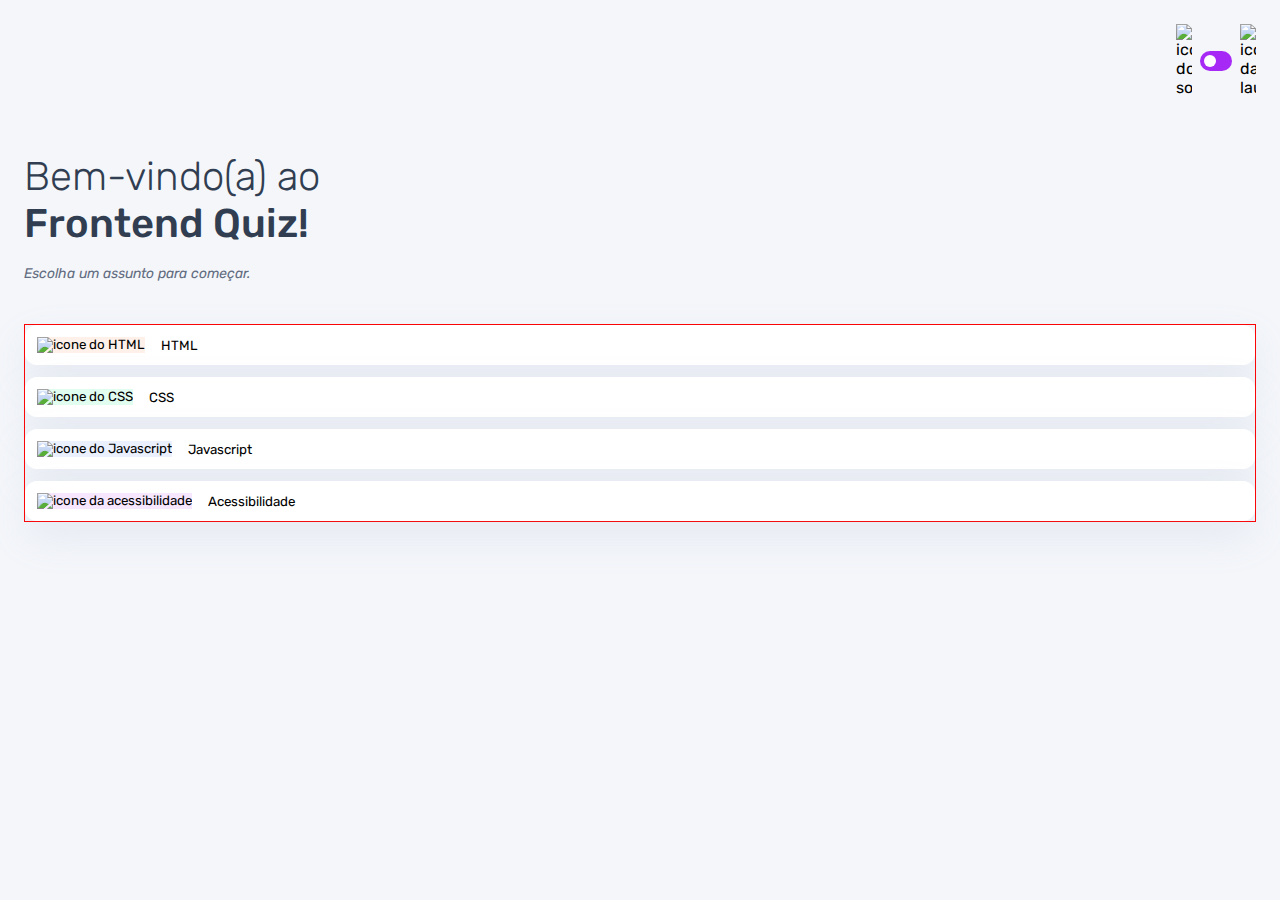
==== index.html @ 53aac491 "primeira parte da estilização dos botões de assunto" ====
<!DOCTYPE html>
<html lang="pt-BR">
<head>
    <meta charset="UTF-8">
    <meta name="viewport" content="width=device-width, initial-scale=1.0">
    <link rel="preconnect" href="https://fonts.googleapis.com">
    <link rel="preconnect" href="https://fonts.gstatic.com" crossorigin>
    <link href="https://fonts.googleapis.com/css2?family=Rubik:ital,wght@0,300..900;1,300..900&display=swap" rel="stylesheet">
    <link rel="stylesheet" href="style.css">
    <title>Quiz App</title>
</head>
<body>
    <header>
      <div class="tema">
        <img src="./assets/images/icon-sun-dark.svg" alt="icone do sol">
        <button>
            <div></div>
          </button>
          <img src="./assets/images/icon-moon-dark.svg" alt="icone da laua">  

      </div>
     
    </header>

    <main>
        <section class="boas_vindas">
            <h1>
                Bem-vindo(a) ao <br> 
                <strong>Frontend Quiz!</strong>
            </h1>

            <p>Escolha um assunto para começar.</p>
        </section>

        <section class="assuntos">
            <button class="botao_html">
                <div>
                    <img src="./assets/images/icon-html.svg" alt="icone do HTML">
                </div>
                HTML
            </button>

            <button class="botao_css">
                <div>
                    <img src="./assets/images/icon-css.svg" alt="icone do CSS">
                </div>
                CSS
            </button>

            <button class="botao_javascript">
                <div>
                    <img src="./assets/images/icon-js.svg" alt="icone do Javascript">
                </div>
                Javascript
            </button>

            <button class="botao_acessibilidade">
                <div>
                    <img src="./assets/images/icon-accessibility.svg" alt="icone da acessibilidade">
                </div>
                Acessibilidade
            </button>

        </section>
    </main>
    
</body>
</html>
---- style.css ----
* {
    margin: 0;
    padding: 0;
    box-sizing: border-box;
    font-family: "Rubik", sans-serif;
    -webkit-font-smoothing: antialiased; 
}

:root {
    --bg-color: #f4f6fa;
    --purple: #a729f5;
    --primary-text-color: #313e51;
    --secondary-text-color: #626c7f;
    --button-bg: #fff;
    --shadow: 0px 16px 40px 0px rgba(143, 160, 193, 0.14);
    --bg-html: #fff1e9;
    --bg-css: #e0fdef;
    --bg-javascript: #ebf0ff;
    --bg-acessibilidade: #f6e7ff;
    --white: #fff;
    --bg-mobile: url(./assets/imagens/pattern-background-mobile-light.svg);
}

body {
    height: 100svh;
    background: var(--bg-mobile) var(--bg-color);
    background-size: cover;
}

header {
    padding: 16px 24px;
    display: flex;
    justify-content: flex-end;
}

.tema {
    padding: 8px 0;
    display: flex;
    align-items: center;
    gap: 8px;
}

.tema img {
    width: 16px;
}

.tema button {
    height: 20px;
    width: 32px;
    background: var(--purple);
    border: 0;
    border-radius: 999px;
    padding: 4px;
}

.tema button div {
    background: var(--white);
    width: 12px;
    height: 12px;
    border-radius: 999px;
}

main {
    padding: 32px 24px;

}

.boas_vindas {
    margin-bottom: 40px;

}

.boas_vindas h1 {
    font-size: 40px;
    font-weight: 300;
    color: var(--primary-text-color);
    margin-bottom: 16px;
}

.boas_vindas strong {
    font-weight: 500;
}

.boas_vindas p {
    color: var(--secondary-text-color);
    font-size: 14px;
    line-height: 150%;
    font-style: italic;
}

.assuntos {
    border: 1px solid red;

    display: flex;
    flex-direction: column;
    gap: 12px;
}

.assuntos button {
    border: none;
    background: var(--button-bg);
    display: flex;
    align-items: center;
    gap: 16px;
    padding: 12px;
    border-radius: 12px;
    box-shadow: var(--shadow);

}

.botao_html div {
    background: var(--bg-html);

}

.botao_css div {
    background: var(--bg-css);
}

.botao_javascript div {
    background: var(--bg-javascript);
}

.botao_acessibilidade div {
    background: var(--bg-acessibilidade);
}
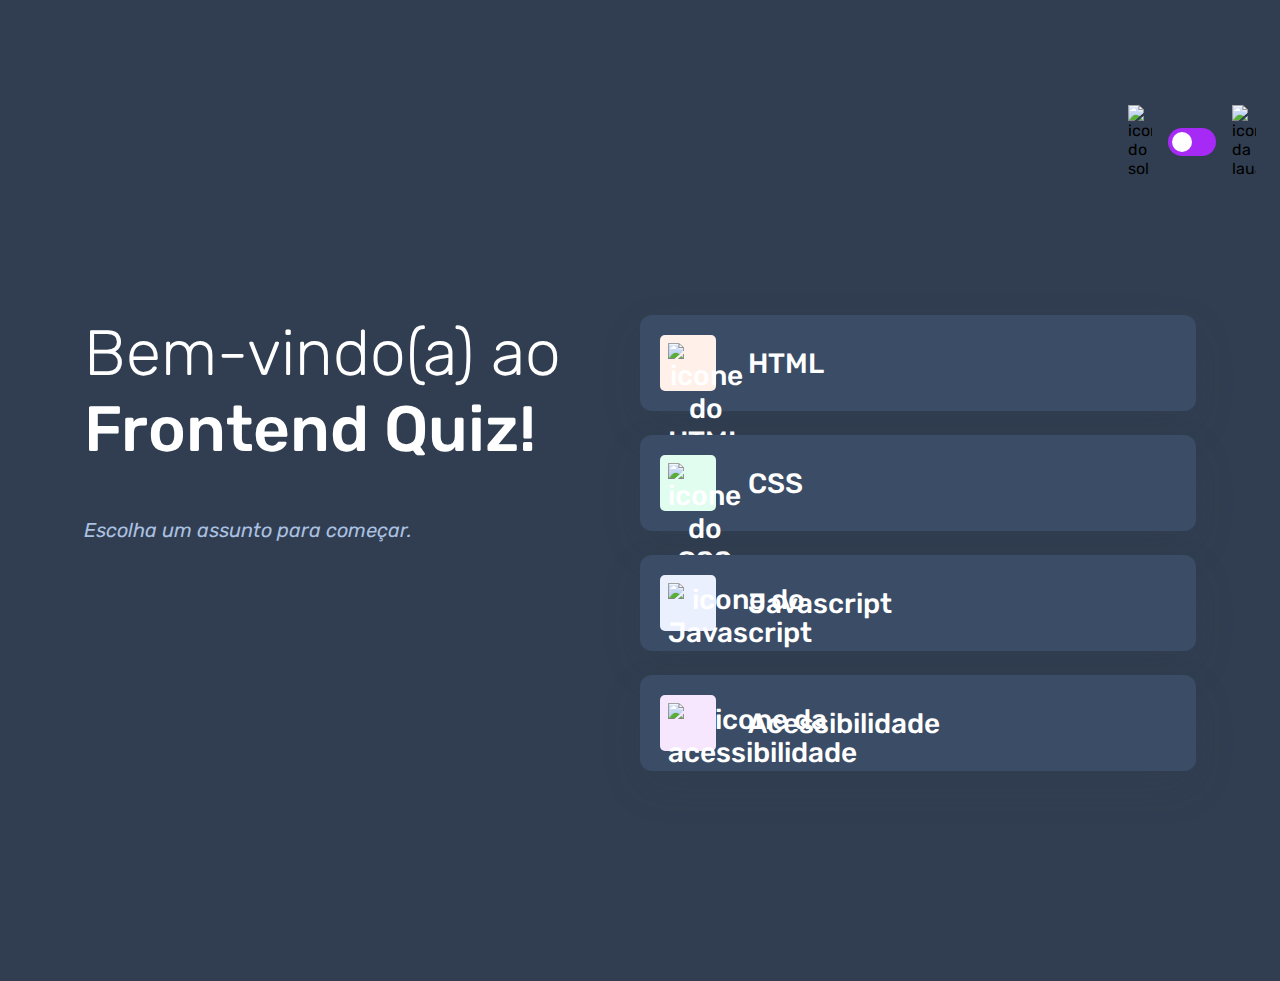
==== commit 72f56213: "adaptação das cores para o tema escuro" ====
--- a/index.html
+++ b/index.html
@@ -9,7 +9,7 @@
     <link rel="stylesheet" href="style.css">
     <title>Quiz App</title>
 </head>
-<body>
+<body class="escuro">
     <header>
       <div class="tema">
         <img src="./assets/images/icon-sun-dark.svg" alt="icone do sol">
--- a/style.css
+++ b/style.css
@@ -18,12 +18,26 @@
     --bg-javascript: #ebf0ff;
     --bg-acessibilidade: #f6e7ff;
     --white: #fff;
-    --bg-mobile: url(./assets/imagens/pattern-background-mobile-light.svg);
+    --bg-mobile: url(./assets/images/pattern-background-mobile-light.svg);
+    --bg-desktop: url(./assets/images/pattern-background-desktop-light.svg);
+}
+
+body.escuro {
+    --bg-color: #313e51;
+    --bg-mobile: url(./assets/images/pattern-background-mobile-dark.svg);
+    --bg-desktop: url(./assets/images/pattern-background-desktop-dark.svg);
+    --primary-text-color: #fff;
+    --secondary-text-color: #abc1e1;
+    --button-bg: #3b4d66;
+    --shadow: 0px 16px 40px 0px rgba(49, 62, 81, 0.14);
+
+
 }
 
 body {
     height: 100svh;
     background: var(--bg-mobile) var(--bg-color);
+    background-repeat: no-repeat;
     background-size: cover;
 }
 
@@ -89,8 +103,6 @@
 }
 
 .assuntos {
-    border: 1px solid red;
-
     display: flex;
     flex-direction: column;
     gap: 12px;
@@ -105,9 +117,23 @@
     padding: 12px;
     border-radius: 12px;
     box-shadow: var(--shadow);
-
-}
-
+    font-size: 18px;
+    font-weight: 500;
+    color: var(--primary-text-color);
+
+}
+
+.assuntos button div {
+    width: 40px;
+    height: 40px;
+    padding: 5px;
+    border-radius: 5px;
+}
+
+.assuntos button img {
+    width: 100%;
+
+}
 .botao_html div {
     background: var(--bg-html);
 
@@ -123,4 +149,72 @@
 
 .botao_acessibilidade div {
     background: var(--bg-acessibilidade);
+}
+
+@media(min-width: 1100px) {
+    body {
+        background: var(--bg-desktop) var(--bg-color);
+        background-size: cover;
+        background-repeat: no-repeat;
+
+    }
+
+    header {
+        margin-block: 81px;
+    }
+
+    .tema {
+        gap: 16px;
+    }
+
+    .tema img {
+        width: 24px;
+    }
+
+    .tema button {
+        width: 48px;
+        height: 28px;
+    }
+
+    .tema button div {
+        width: 20px;
+        height: 20px;
+    }
+
+    main {
+        display: flex;
+        max-width: 1160px;
+        margin-inline: auto;
+
+    }
+
+    section {
+        width: 100%;
+    }
+
+    .boas_vindas h1 {
+        font-size: 64px;
+        margin-bottom: 48px;
+    }
+
+    .boas_vindas p {
+        font-size: 20px;
+    }
+
+    .assuntos {
+        gap: 24px;
+    }
+
+    .assuntos button {
+        font-size: 28px;
+        padding: 20px;
+        gap: 32px;
+
+    }
+
+    .assuntos button div {
+        width: 56px;
+        height: 56px;
+        padding: 8px;
+    }
 }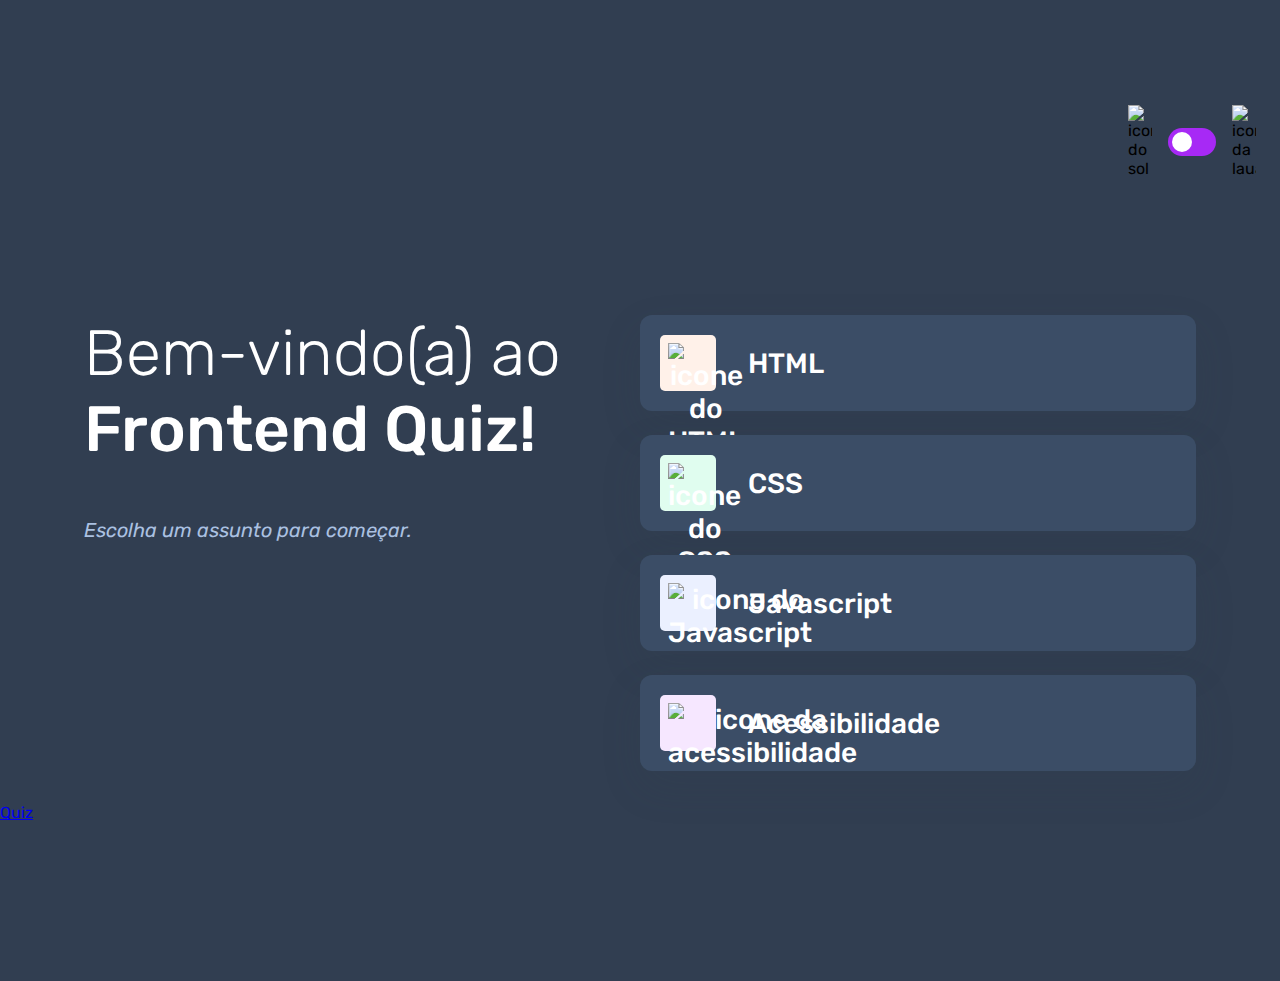
==== commit 7ef234b7: "criação da pagina do quiz" ====
--- a/index.html
+++ b/index.html
@@ -63,6 +63,8 @@
 
         </section>
     </main>
+
+    <a href="./pages/quiz/quiz.html">Quiz</a>
     
 </body>
 </html>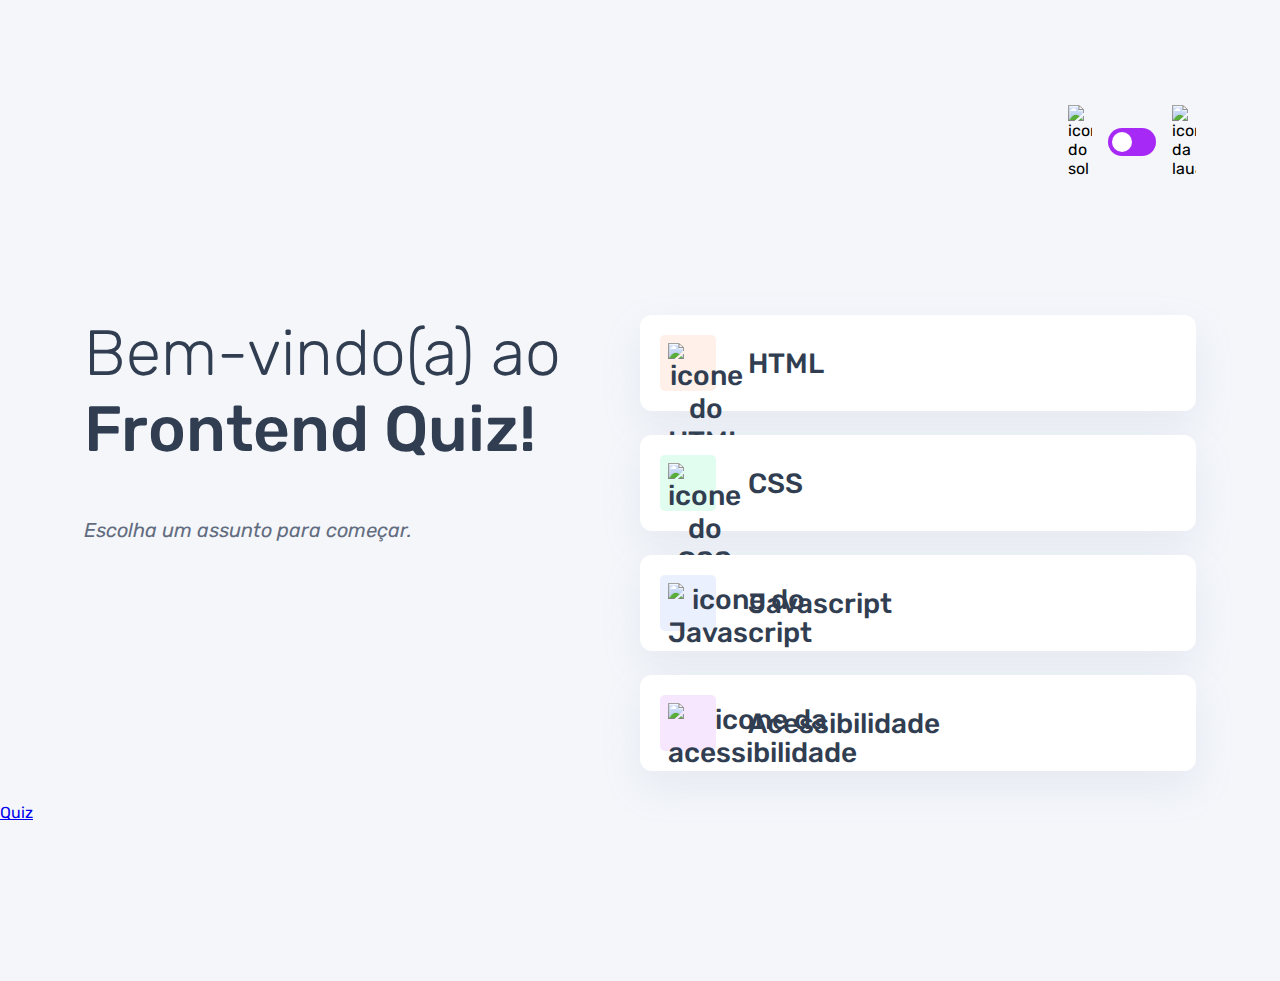
==== commit 15165bc0: "primeiros ajutes no tema do java script" ====
--- a/index.html
+++ b/index.html
@@ -7,9 +7,10 @@
     <link rel="preconnect" href="https://fonts.gstatic.com" crossorigin>
     <link href="https://fonts.googleapis.com/css2?family=Rubik:ital,wght@0,300..900;1,300..900&display=swap" rel="stylesheet">
     <link rel="stylesheet" href="style.css">
+    <script src="./script.js" defer></script>
     <title>Quiz App</title>
 </head>
-<body class="escuro">
+<body>
     <header>
       <div class="tema">
         <img src="./assets/images/icon-sun-dark.svg" alt="icone do sol">
--- a/style.css
+++ b/style.css
@@ -45,6 +45,8 @@
     padding: 16px 24px;
     display: flex;
     justify-content: flex-end;
+    max-width: 1160px;
+    margin-inline: auto;
 }
 
 .tema {
@@ -65,6 +67,7 @@
     border: 0;
     border-radius: 999px;
     padding: 4px;
+    display: flex;
 }
 
 .tema button div {
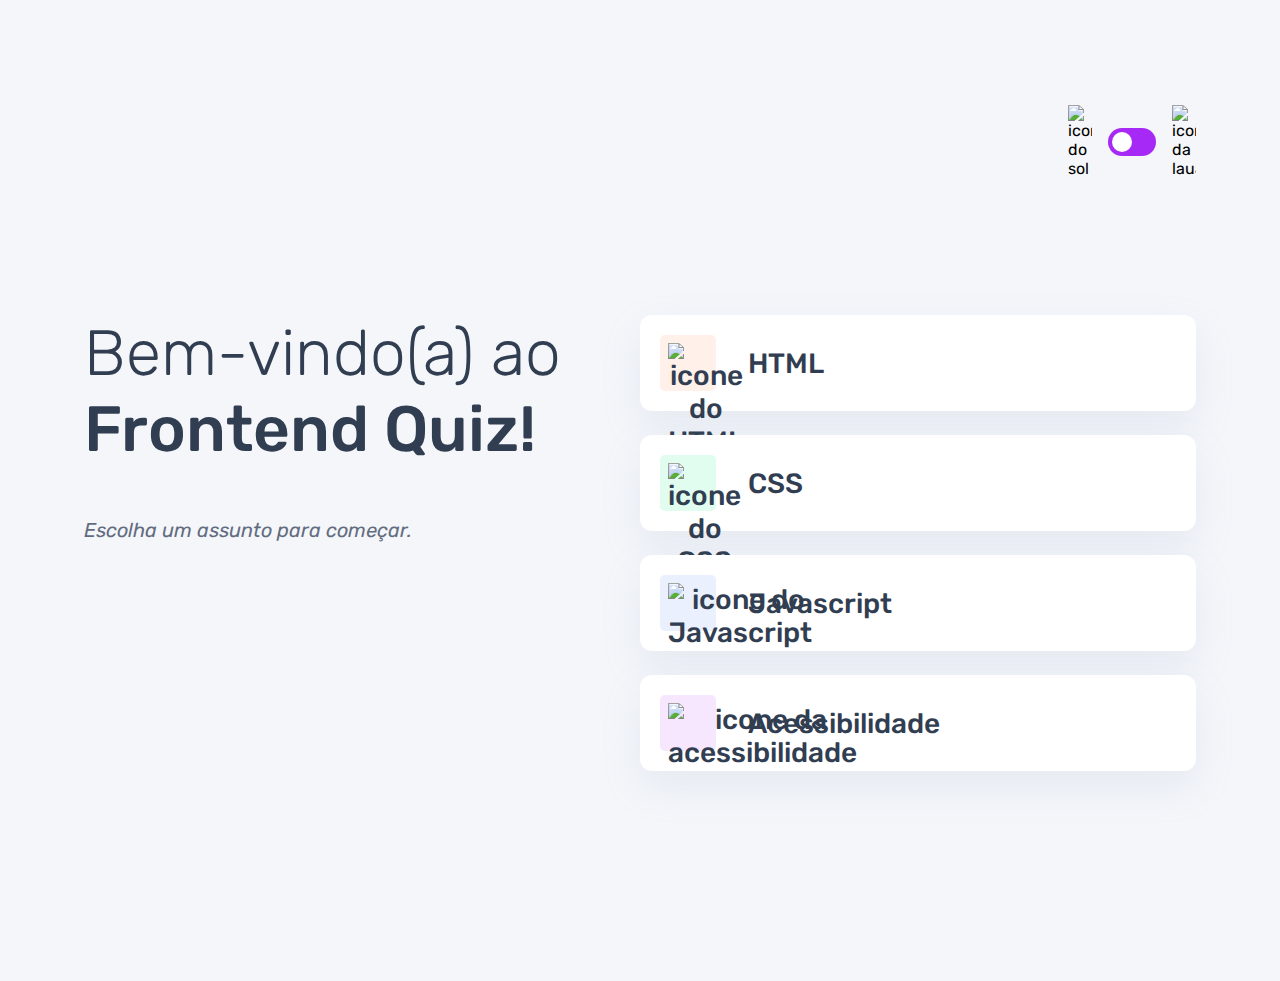
==== commit 05f2ddd1: "adicionada a função para escolher o tema do quiz noo index.html" ====
--- a/index.html
+++ b/index.html
@@ -7,7 +7,7 @@
     <link rel="preconnect" href="https://fonts.gstatic.com" crossorigin>
     <link href="https://fonts.googleapis.com/css2?family=Rubik:ital,wght@0,300..900;1,300..900&display=swap" rel="stylesheet">
     <link rel="stylesheet" href="style.css">
-    <script src="./script.js" defer></script>
+    <script src="./script.js" type="module" defer></script>
     <title>Quiz App</title>
 </head>
 <body>
@@ -64,8 +64,5 @@
 
         </section>
     </main>
-
-    <a href="./pages/quiz/quiz.html">Quiz</a>
-    
 </body>
 </html>--- a/style.css
+++ b/style.css
@@ -68,6 +68,7 @@
     border-radius: 999px;
     padding: 4px;
     display: flex;
+    cursor: pointer;
 }
 
 .tema button div {
@@ -123,6 +124,7 @@
     font-size: 18px;
     font-weight: 500;
     color: var(--primary-text-color);
+    cursor: pointer;
 
 }
 
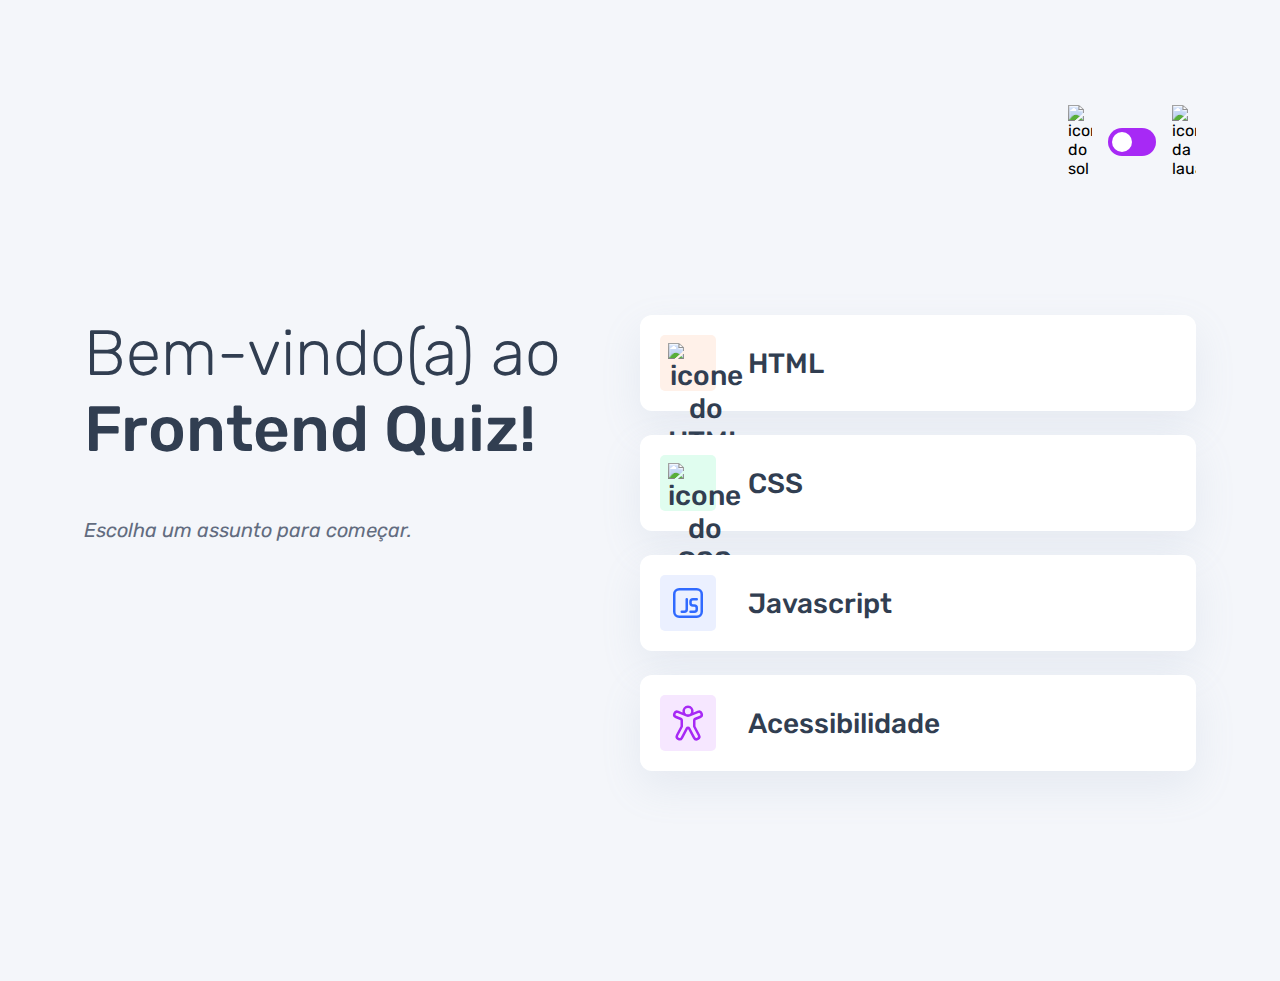
==== commit 8b76bf94: "alteração dinamica do assunto da pagina" ====
--- a/index.html
+++ b/index.html
@@ -50,14 +50,14 @@
 
             <button class="botao_javascript">
                 <div>
-                    <img src="./assets/images/icon-js.svg" alt="icone do Javascript">
+                    <img src="./assets/images/icon-javascript.svg" alt="icone do Javascript">
                 </div>
                 Javascript
             </button>
 
             <button class="botao_acessibilidade">
                 <div>
-                    <img src="./assets/images/icon-accessibility.svg" alt="icone da acessibilidade">
+                    <img src="./assets/images/icon-acessibilidade.svg" alt="icone da acessibilidade">
                 </div>
                 Acessibilidade
             </button>
